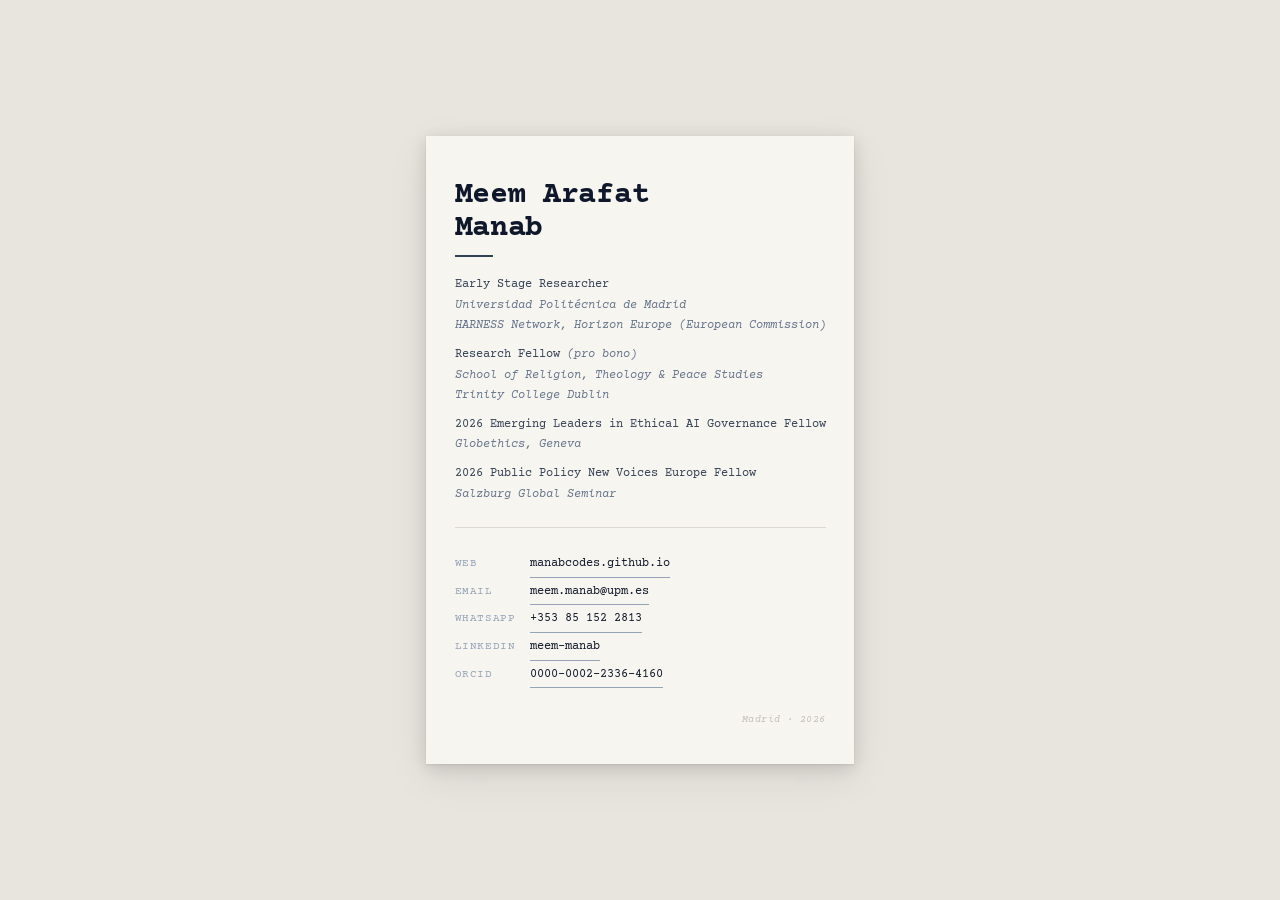
==== card/index.html @ b3005cb7 "Update index.html" ====
<!DOCTYPE html>
<html lang="en">
<head>
<meta charset="UTF-8">
<meta name="viewport" content="width=device-width, initial-scale=1.0, maximum-scale=1.0">
<meta name="theme-color" content="#F7F5F0">
<title>Meem Arafat Manab</title>
<link href="https://fonts.googleapis.com/css2?family=Courier+Prime:ital,wght@0,400;0,700;1,400&display=swap" rel="stylesheet">
<style>
* { box-sizing: border-box; margin: 0; padding: 0; }

html, body {
  min-height: 100%;
  background: #e8e4de;
  display: flex;
  align-items: center;
  justify-content: center;
  font-family: 'Courier Prime', 'Courier New', monospace;
  padding: 1.5rem;
}

.card {
  background: #F7F5F0;
  width: 100%;
  max-width: 440px;
  padding: 2.8rem 1.8rem 2.4rem;
  box-shadow:
    0 1px 2px rgba(0,0,0,0.08),
    0 4px 16px rgba(0,0,0,0.12),
    0 12px 40px rgba(0,0,0,0.08);
}

.name {
  font-size: 1.85rem;
  font-weight: 700;
  letter-spacing: -0.01em;
  line-height: 1.1;
  color: #0f172a;
  margin-bottom: 0.6rem;
}

.rule {
  width: 2.4rem;
  height: 1.5px;
  background: #334155;
  margin-bottom: 1.1rem;
}

.role {
  font-size: 0.78rem;
  color: #334155;
  line-height: 1.65;
  margin-bottom: 0.5rem;
}

.role em {
  font-style: italic;
  color: #64748b;
}

.separator {
  height: 1px;
  background: #ddd9d2;
  margin: 1.4rem 0;
}

.contact {
  font-size: 0.78rem;
  line-height: 2.1;
  color: #334155;
}

.contact a {
  color: #0f172a;
  text-decoration: none;
  border-bottom: 1px solid #94a3b8;
  padding-bottom: 0.5px;
}

.contact a:hover { border-color: #0f172a; }

.contact .row {
  display: flex;
  gap: 0.5rem;
  align-items: baseline;
}

.contact .label {
  color: #94a3b8;
  font-size: 0.68rem;
  text-transform: uppercase;
  letter-spacing: 0.06em;
  flex-shrink: 0;
  width: 4.2rem;
}

.corner {
  margin-top: 1.6rem;
  font-size: 0.65rem;
  color: #c4bfb7;
  letter-spacing: 0.04em;
  font-style: italic;
  text-align: right;
}
</style>
</head>
<body>
<div class="card">

  <div class="name">Meem Arafat<br>Manab</div>
  <div class="rule"></div>

  <div class="role">
    Early Stage Researcher<br>
    <em>Universidad Polit&eacute;cnica de Madrid</em><br>
    <em>HARNESS Network, Horizon Europe (European Commission)</em>
  </div>

  <div class="role">
    Research Fellow <em>(pro bono)</em><br>
    <em>School of Religion, Theology &amp; Peace Studies</em><br>
    <em>Trinity College Dublin</em>
  </div>

  <div class="role">
    2026 Emerging Leaders in Ethical AI Governance Fellow<br>
    <em>Globethics, Geneva</em>
  </div>

  <div class="role">
    2026 Public Policy New Voices Europe Fellow<br>
    <em>Salzburg Global Seminar</em>
  </div>

  <div class="separator"></div>

  <div class="contact">
    <div class="row"><span class="label">web</span><a href="https://manabcodes.github.io" target="_blank">manabcodes.github.io</a></div>
    <div class="row"><span class="label">email</span><a href="mailto:meem.manab@upm.es">meem.manab@upm.es</a></div>
    <div class="row"><span class="label">whatsapp</span><a href="https://wa.me/353851522813">+353 85 152 2813</a></div>
    <div class="row"><span class="label">linkedin</span><a href="https://es.linkedin.com/in/meem-manab" target="_blank">meem-manab</a></div>
    <div class="row"><span class="label">orcid</span><a href="https://orcid.org/0000-0002-2336-4160" target="_blank">0000-0002-2336-4160</a></div>
  </div>

  <div class="corner">Madrid &middot; 2026</div>

</div>
</body>
</html>
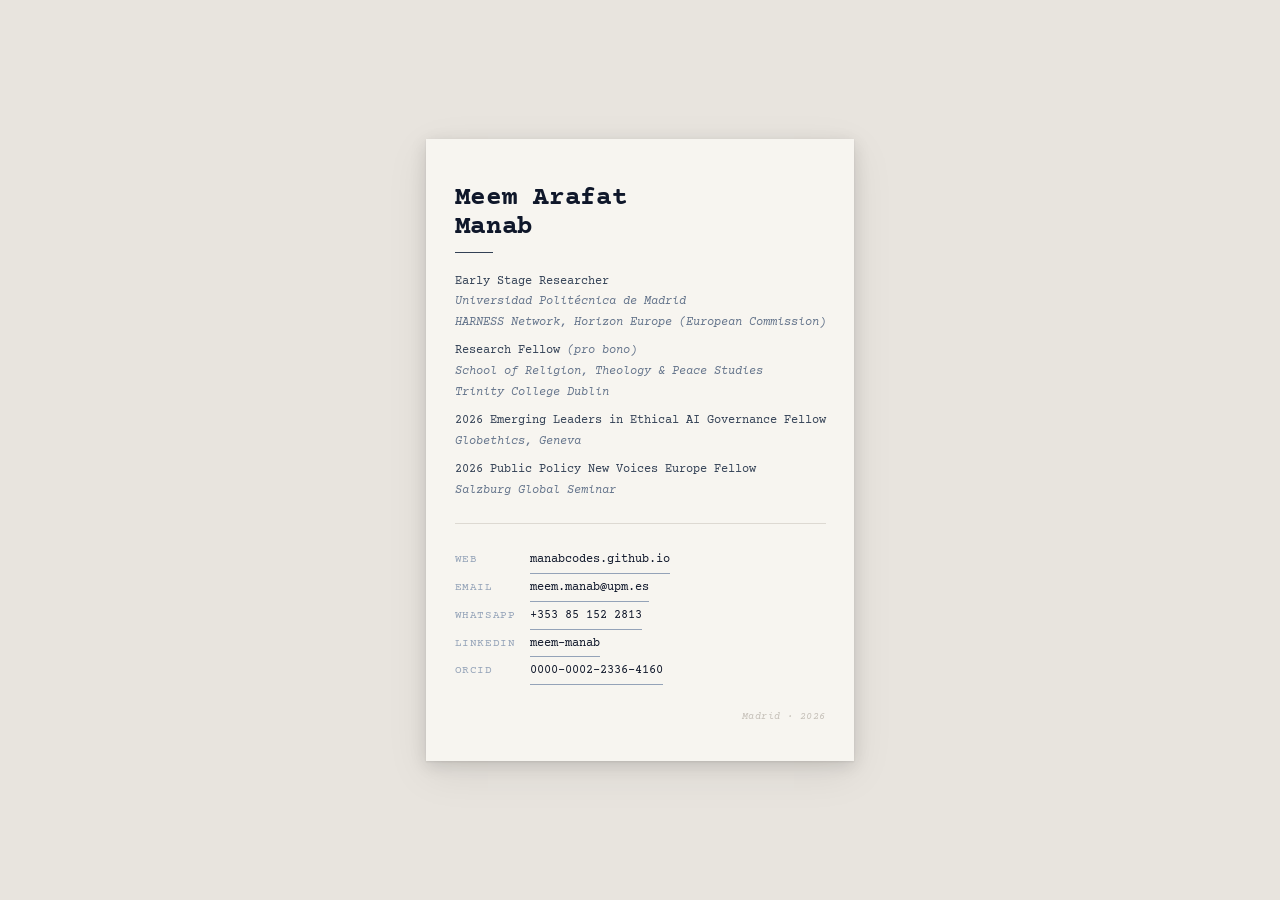
==== commit 6e145366: "Update index.html" ====
--- a/card/index.html
+++ b/card/index.html
@@ -31,7 +31,7 @@
 }
 
 .name {
-  font-size: 1.85rem;
+  font-size: 1.65rem;
   font-weight: 700;
   letter-spacing: -0.01em;
   line-height: 1.1;
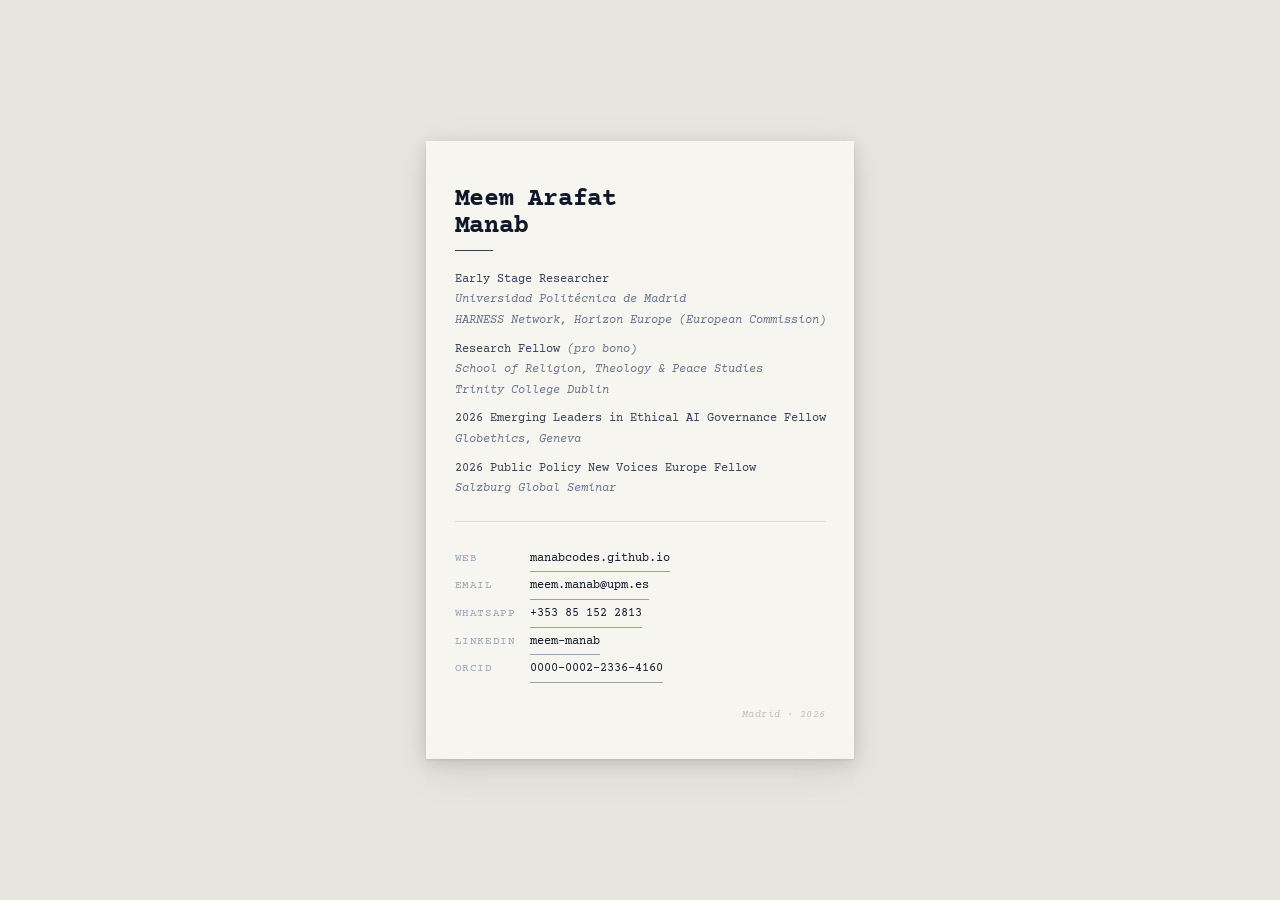
==== commit d0d9d471: "Update index.html" ====
--- a/card/index.html
+++ b/card/index.html
@@ -31,7 +31,7 @@
 }
 
 .name {
-  font-size: 1.65rem;
+  font-size: 1.55rem;
   font-weight: 700;
   letter-spacing: -0.01em;
   line-height: 1.1;
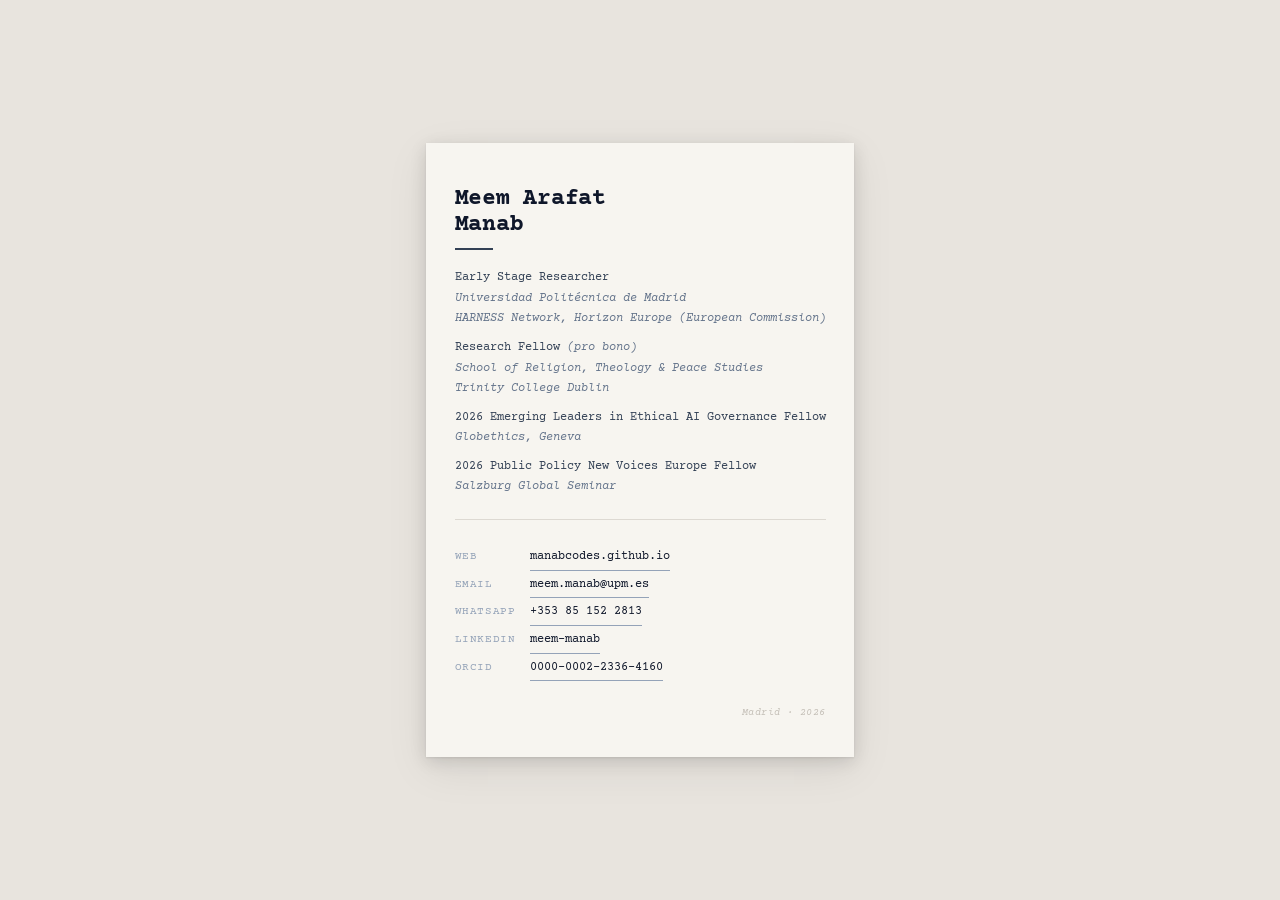
==== commit ba138bac: "Update index.html" ====
--- a/card/index.html
+++ b/card/index.html
@@ -31,7 +31,7 @@
 }
 
 .name {
-  font-size: 1.55rem;
+  font-size: 1.45rem;
   font-weight: 700;
   letter-spacing: -0.01em;
   line-height: 1.1;
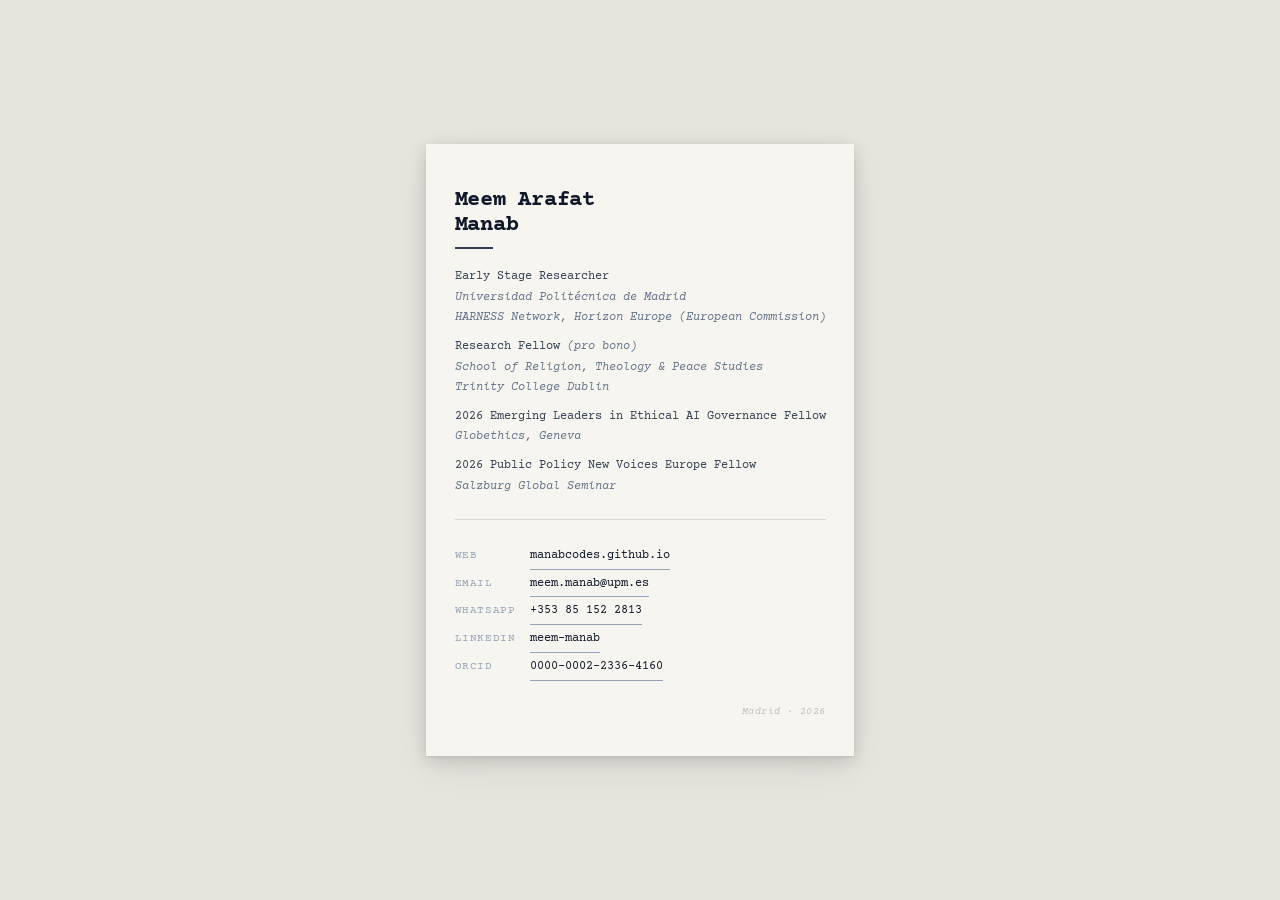
==== commit c7d07536: "Update index.html" ====
--- a/card/index.html
+++ b/card/index.html
@@ -31,7 +31,7 @@
 }
 
 .name {
-  font-size: 1.45rem;
+  font-size: 1.4rem;
   font-weight: 700;
   letter-spacing: -0.01em;
   line-height: 1.1;
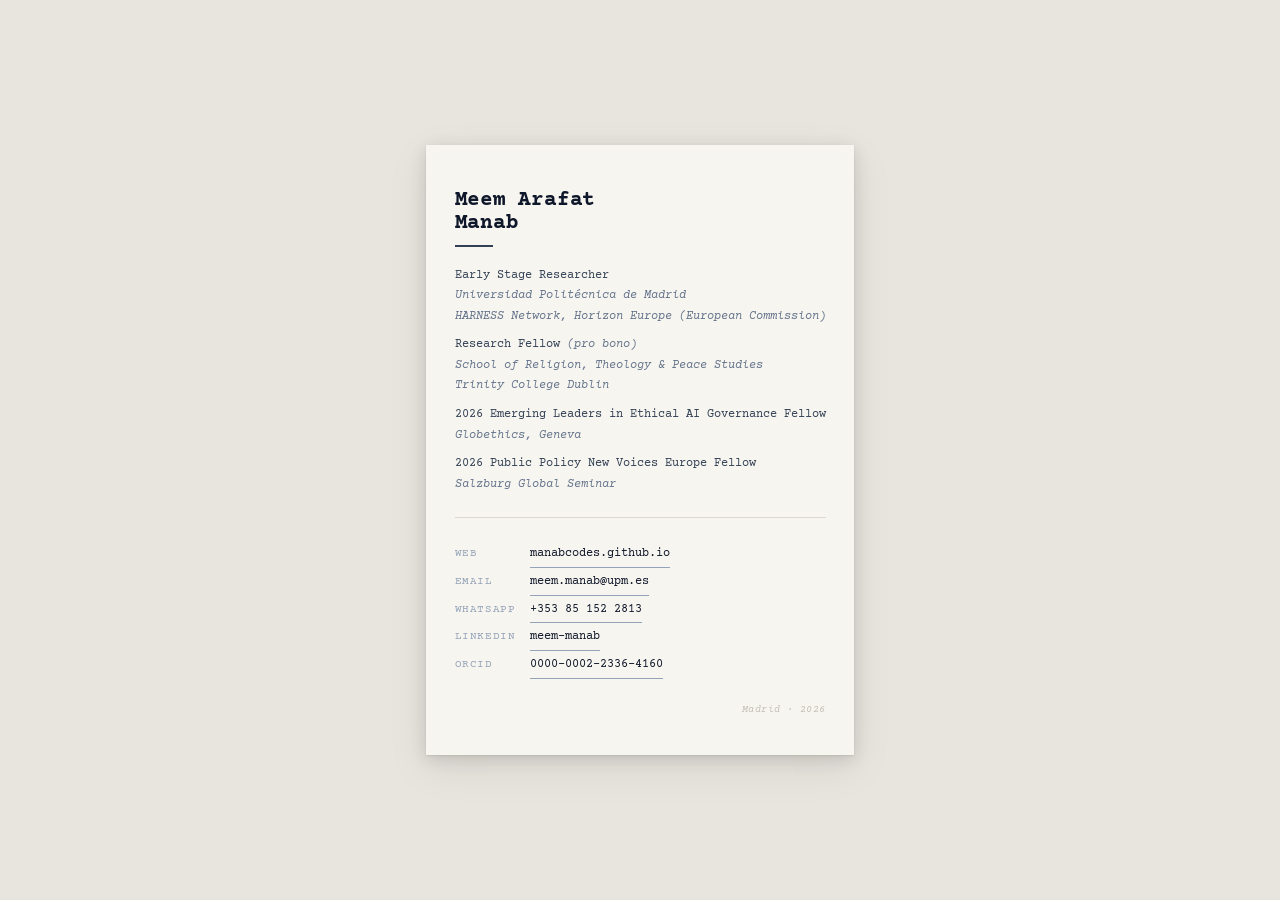
==== commit 6493a33f: "Update index.html" ====
--- a/card/index.html
+++ b/card/index.html
@@ -31,7 +31,7 @@
 }
 
 .name {
-  font-size: 1.4rem;
+  font-size: 1.3rem;
   font-weight: 700;
   letter-spacing: -0.01em;
   line-height: 1.1;
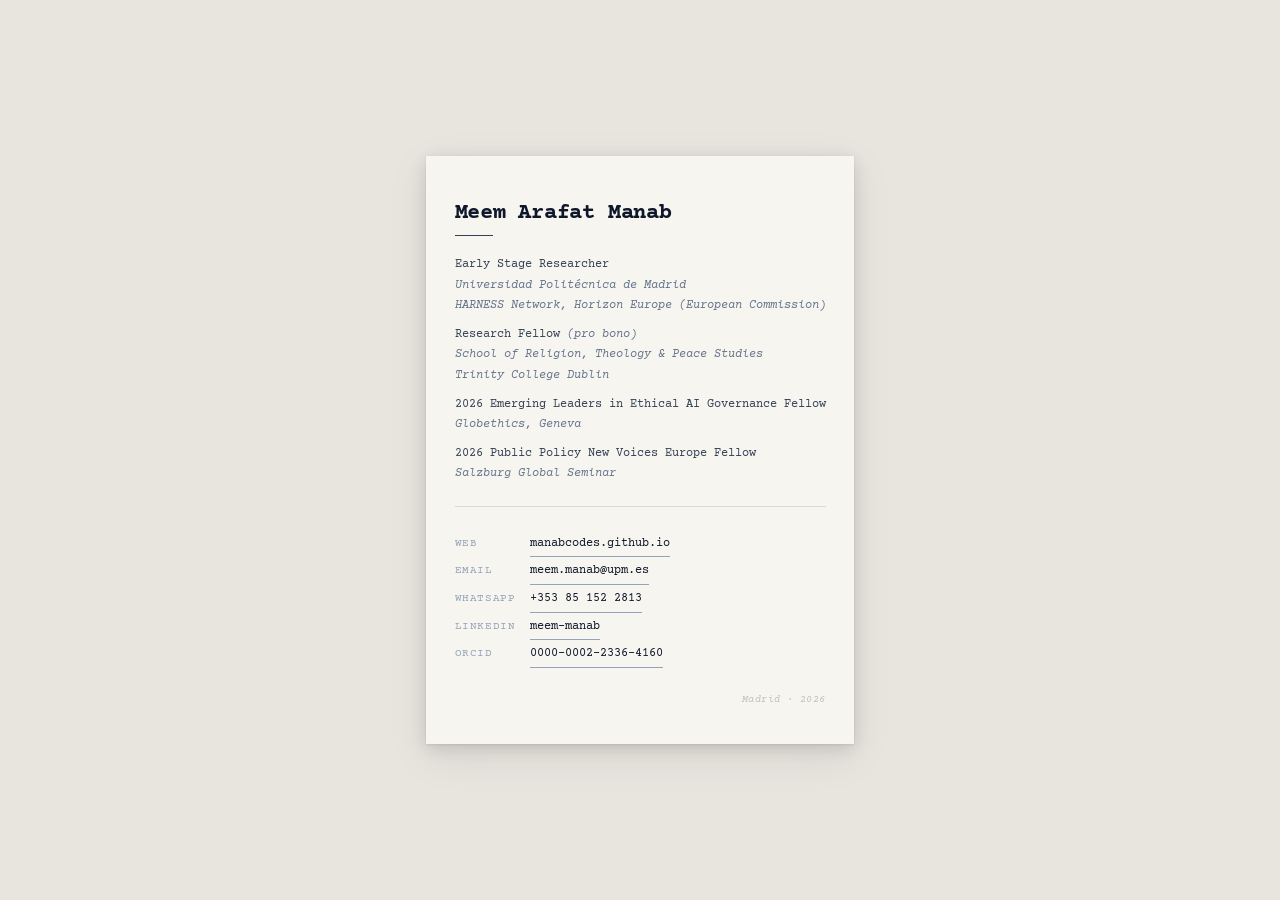
==== commit 08e2400e: "Update index.html" ====
--- a/card/index.html
+++ b/card/index.html
@@ -31,7 +31,7 @@
 }
 
 .name {
-  font-size: 1.3rem;
+  font-size: 1.4rem;
   font-weight: 700;
   letter-spacing: -0.01em;
   line-height: 1.1;
@@ -107,7 +107,7 @@
 <body>
 <div class="card">
 
-  <div class="name">Meem Arafat<br>Manab</div>
+  <div class="name">Meem Arafat Manab</div>
   <div class="rule"></div>
 
   <div class="role">
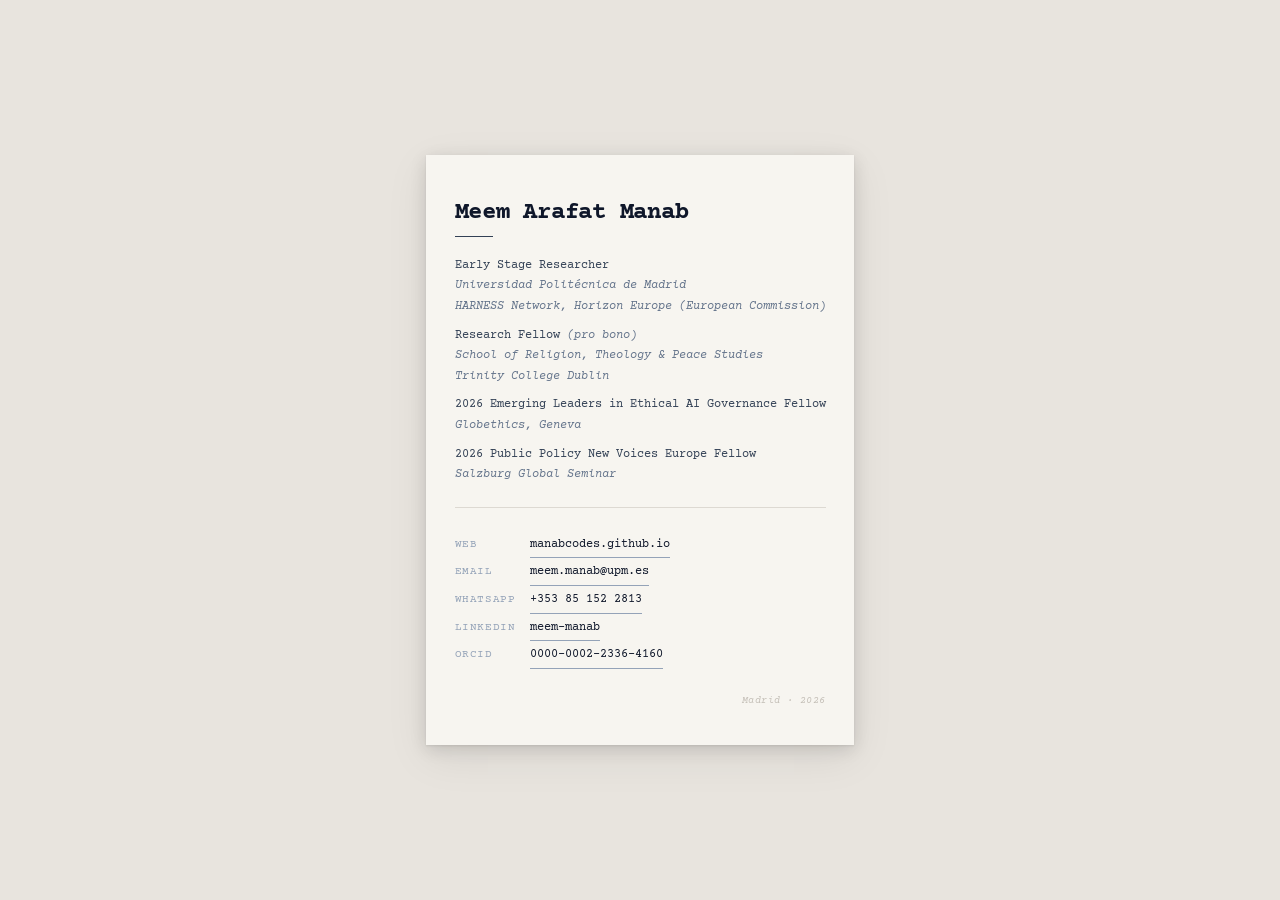
==== commit 71a242d0: "Update index.html" ====
--- a/card/index.html
+++ b/card/index.html
@@ -31,7 +31,7 @@
 }
 
 .name {
-  font-size: 1.4rem;
+  font-size: 1.5rem;
   font-weight: 700;
   letter-spacing: -0.01em;
   line-height: 1.1;
